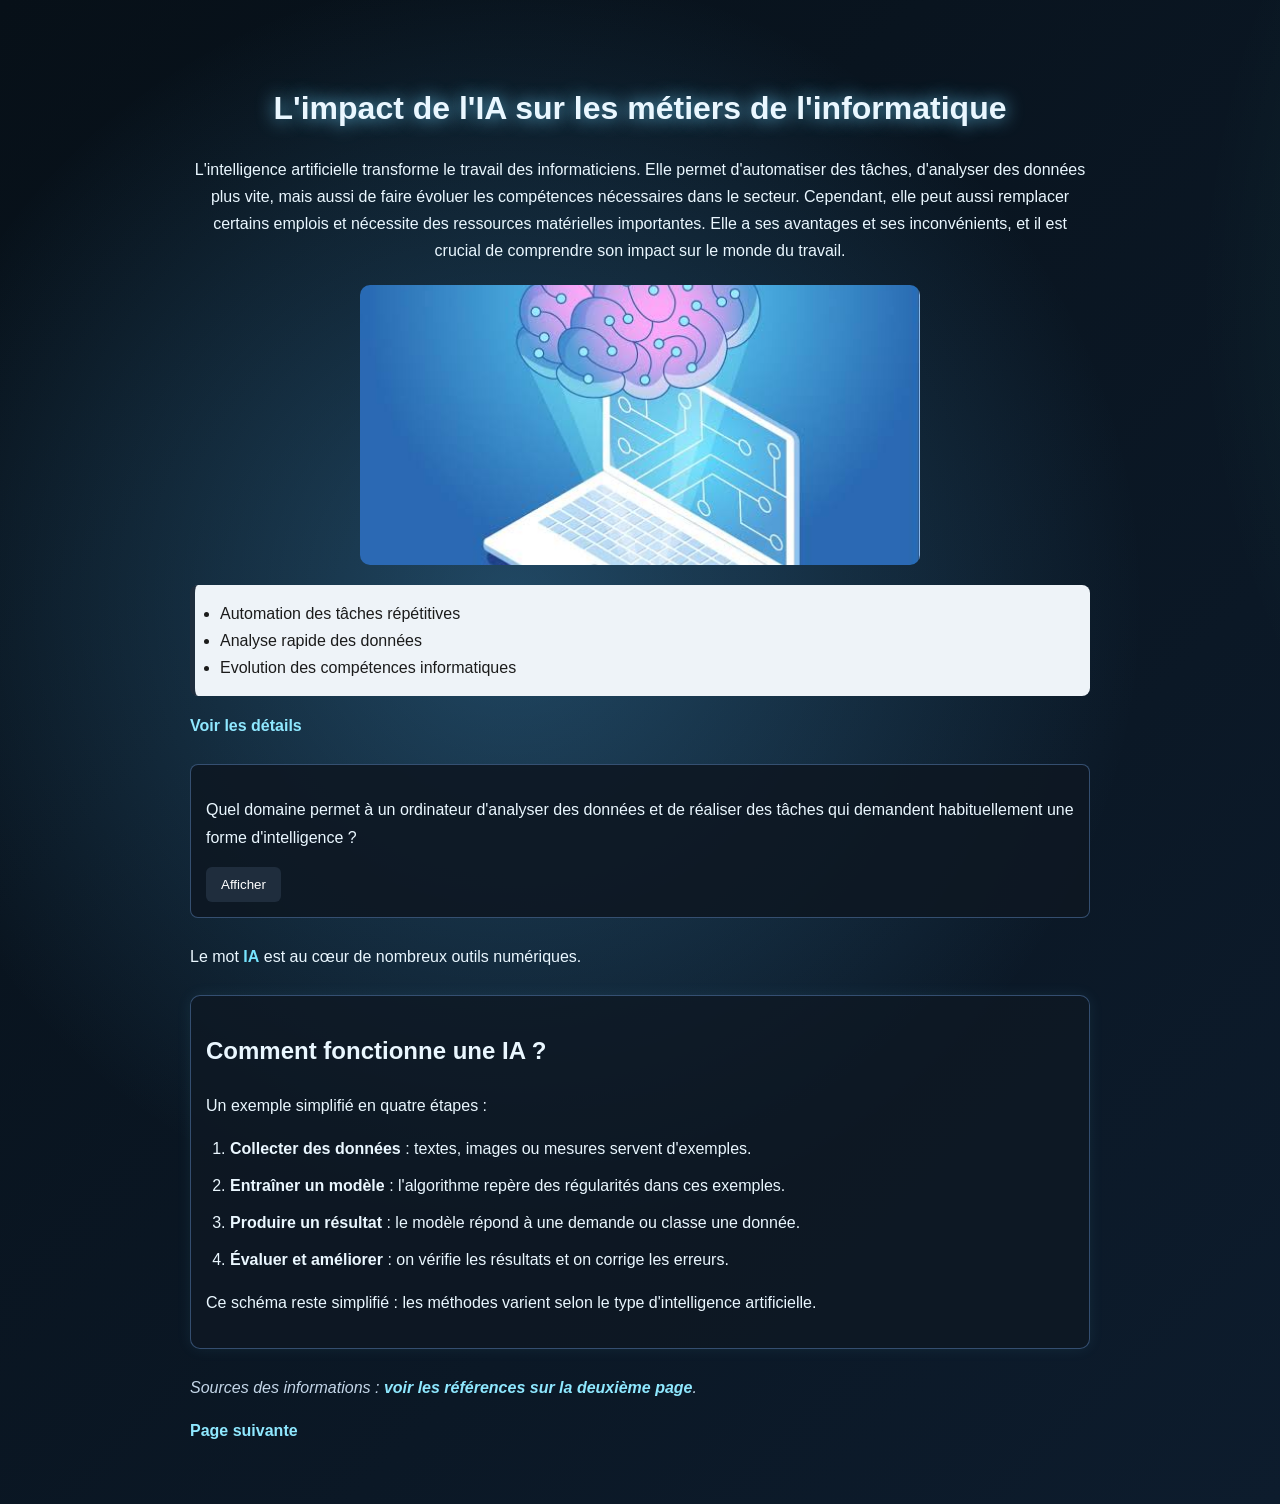
==== index.html @ b434304f "Première page de contenue" ====
<!DOCTYPE html>
<html lang="fr">
<head>
    <meta charset="UTF-8">
    <meta name="viewport" content="width=device-width, initial-scale=1.0">
    <title>Projet NSI sur l'IA</title>
    <link rel="stylesheet" href="contenu.css">
</head>
<body>
    <!-- Titre principal de la page d'accueil. -->
    <h1>L'impact de l'IA sur les métiers de l'informatique</h1>

    <!-- Introduction et présentation générale du sujet. -->
    <p class="intro">
        L'intelligence artificielle transforme le travail des informaticiens.
        Elle permet d'automatiser des tâches, d'analyser des données plus vite,
        mais aussi de faire évoluer les compétences nécessaires dans le secteur.
        Cependant, elle peut aussi remplacer certains emplois et nécessite des ressources matérielles importantes.
        Elle a ses avantages et ses inconvénients, et il est crucial de comprendre son impact sur le monde du travail.  
    </p>

    <!-- L'image est enveloppée dans un lien : cliquer dessus ouvre la deuxième page. -->
    <a href="contenu1.html">
        <img class="illustration" src="image.jpg" alt="Illustration sur l'intelligence artificielle, cliquer pour consulter la suite">
    </a>

    <!-- Liste non numérotée des principaux changements présentés dans le projet. -->
    <ul class="liste">
        <li>Automation des tâches répétitives</li>
        <li>Analyse rapide des données</li>
        <li>Evolution des compétences informatiques</li>
    </ul>

    <!-- Le lien avec #details fait défiler la page jusqu'à l'élément qui porte cet id. -->
    <p><a href="#details">Voir les détails</a></p>

    <!-- La réponse reste dans le HTML mais la classe cache la masque au chargement. -->
    <div class="bloc">
        <p>Quel domaine permet à un ordinateur d'analyser des données et de réaliser des tâches qui demandent habituellement une forme d'intelligence ?</p>
        <button id="revelerReponse">Afficher</button>
        <p id="reponse" class="cache">La réponse est : l'intelligence artificielle.</p>
    </div>

    <p>
        <!-- La définition est imbriquée dans le mot et s'affiche au survol grâce au CSS. -->
        Le mot <span class="term">IA<span class="def">L'intelligence artificielle désigne des systèmes capables d'apprendre et de traiter des données.</span></span>
        est au cœur de nombreux outils numériques.
    </p>

    <div id="details" class="mini-section">
        <h2>Comment fonctionne une IA ?</h2>
        <p>Un exemple simplifié en quatre étapes :</p>
        <!-- Cette liste numérotée sert de support visuel pour expliquer le processus à l'oral. -->
        <ol class="schema">
            <li><strong>Collecter des données</strong> : textes, images ou mesures servent d'exemples.</li>
            <li><strong>Entraîner un modèle</strong> : l'algorithme repère des régularités dans ces exemples.</li>
            <li><strong>Produire un résultat</strong> : le modèle répond à une demande ou classe une donnée.</li>
            <li><strong>Évaluer et améliorer</strong> : on vérifie les résultats et on corrige les erreurs.</li>
        </ol>
        <p>Ce schéma reste simplifié : les méthodes varient selon le type d'intelligence artificielle.</p>
    </div>

    <p class="source">Sources des informations : <a href="contenu1.html#sources">voir les références sur la deuxième page</a>.</p>

    <a href="contenu1.html">Page suivante</a>

    <!-- Le script est placé en bas pour que les éléments HTML existent déjà au chargement. -->
    <script>
        // La classe CSS visible affiche ou masque la réponse sans supprimer le texte du HTML.
        document.getElementById('revelerReponse').addEventListener('click', function () {
            // La classe CSS visible fait apparaître ou disparaître la réponse.
            document.getElementById('reponse').classList.toggle('visible');
        });
    </script>
</body>
</html>
---- contenu.css ----
/* Style commun aux deux pages : police, largeur, couleurs et fond animé. */
body {
    font-family: 'Segoe UI', Tahoma, Geneva, Verdana, sans-serif;
    max-width: 900px;
    margin: 40px auto;
    padding: 20px;
    line-height: 1.7;
    color: #eaf7ff;
    /* Plusieurs dégradés superposés créent des halos lumineux sur le fond sombre. */
    background:
        radial-gradient(circle at 20% 20%, rgba(86, 190, 255, 0.3), transparent 20%),
        radial-gradient(circle at 80% 10%, rgba(85, 255, 196, 0.25), transparent 25%),
        radial-gradient(circle at 50% 80%, rgba(123, 92, 255, 0.22), transparent 30%),
        linear-gradient(135deg, #071018, #0d1c2d, #111827);
    background-size: 200% 200%;
    /* L'animation déplace lentement les dégradés pour donner un effet futuriste. */
    animation: animatedBackground 18s ease infinite;
}

/* Les étapes définissent les positions de départ, milieu et fin de l'animation. */
@keyframes animatedBackground {
    0% { background-position: 0% 50%; }
    50% { background-position: 100% 50%; }
    100% { background-position: 0% 50%; }
}

/* Le titre principal est centré et éclairé pour ressortir sur le fond sombre. */
h1 {
    text-align: center;
    margin-bottom: 20px;
    color: #eaf7ff;
    text-shadow: 0 0 18px rgba(114, 214, 255, 0.9);
}

.intro {
    text-align: center;
    margin-bottom: 20px;
}

/* Règles générales des images ; des classes ci-dessous permettent des exceptions. */
img {
    width: 100%;
    max-height: 280px;
    object-fit: cover;
    border-radius: 10px;
    margin: 20px 0;
}

.illustration {
    /* Une classe dédiée réduit l'image principale sans agrandir ou déplacer l'icône maison. */
    display: block;
    max-width: 560px;
    margin: 20px auto;
}

#maison {
    /* Positionne la petite icône dans le coin supérieur gauche de la page. */
    position: absolute;
    top: 20px;
    left: 20px;
    width: 42px;
    height: 42px;
    margin: 0;
    object-fit: contain;
    border-radius: 6px;
}

/* La liste utilise un fond clair et un texte foncé pour assurer le contraste. */
.liste {
    background: #eef3f8;
    color: #1b1b1b;
    padding: 15px 25px;
    border-left: 5px solid #1f2d3d;
    border-radius: 8px;
}

/* Apparence commune des boutons interactifs. */
button {
    background: #1f2d3d;
    color: white;
    border: none;
    padding: 10px 15px;
    border-radius: 6px;
    cursor: pointer;
}

/* :hover applique ce style lorsque le pointeur passe sur le bouton. */
button:hover {
    background: #2d3e52;
}

/* Grille à deux colonnes utilisée pour juxtaposer les avantages et inconvénients. */
.grid {
    display: grid;
    grid-template-columns: 1fr 1fr;
    gap: 15px;
    margin: 20px 0;
}

.schema {
    /* L'espacement rend chaque étape du schéma plus simple à présenter à l'oral. */
    padding-left: 24px;
}

.schema li {
    margin: 10px 0;
}

/* Encadré sombre utilisé autour de la question et de sa réponse. */
.bloc {
    margin: 25px 0;
    padding: 15px;
    background: rgba(14, 24, 35, 0.9);
    border: 1px solid rgba(127, 180, 255, 0.35);
    border-radius: 8px;
}

.cache {
    display: none;
    margin-top: 10px;
    color: #a5f3c1;
    background: rgba(13, 90, 51, 0.25);
    padding: 8px;
    border-radius: 6px;
    font-weight: bold;
}

/* JavaScript ajoute ou retire cette classe quand on clique sur le bouton. */
.cache.visible {
    display: block;
}

/* Le terme sert de point d'ancrage à la définition affichée au survol. */
.term {
    position: relative;
    font-weight: bold;
    color: #76e4ff;
    cursor: help;
}

.def {
    /* La définition se place sous le mot ; elle reste au-dessus des autres blocs. */
    position: absolute;
    left: 0;
    top: 24px;
    width: 220px;
    background: #1f2d3d;
    color: white;
    font-size: 0.8rem;
    padding: 8px;
    border-radius: 6px;
    display: none;
    z-index: 10;
}

.term:hover .def {
    /* Le survol du terme rend sa définition visible. */
    display: block;
}

/* Style commun des encadrés de contenu sur les deux pages. */
.mini-section {
    margin: 25px 0;
    padding: 15px;
    background: rgba(14, 24, 35, 0.8);
    border: 1px solid rgba(127, 180, 255, 0.35);
    border-radius: 10px;
    box-shadow: 0 0 15px rgba(118, 219, 255, 0.08);
}

.compteurs {
    display: flex;
    justify-content: flex-end;
    align-items: center;
    flex-wrap: wrap;
    gap: 12px;
    margin: 18px 0 0;
    padding: 8px 12px;
    color: #9ab4c8;
    background: rgba(14, 24, 35, 0.45);
    border: 1px solid rgba(127, 180, 255, 0.18);
    border-radius: 8px;
    font-size: 0.78rem;
}

.compteurs strong {
    color: #c4d6e8;
}

.compteurs button {
    padding: 5px 9px;
    color: #c4d6e8;
    background: transparent;
    border: 1px solid rgba(127, 180, 255, 0.25);
    font-size: 0.75rem;
}

.source {
    font-style: italic;
    color: #c4d6e8;
}

/* Les colonnes occupent la largeur disponible et leurs bordures sont fusionnées. */
table {
    width: 100%;
    border-collapse: collapse;
    color: #eaf7ff;
}

th, td {
    border: 1px solid rgba(127, 180, 255, 0.4);
    padding: 12px;
    text-align: left;
}

th {
    background: rgba(14, 24, 35, 0.95);
    text-align: center;
}

a {
    color: #8fe8ff;
    text-decoration: none;
    font-weight: bold;
}
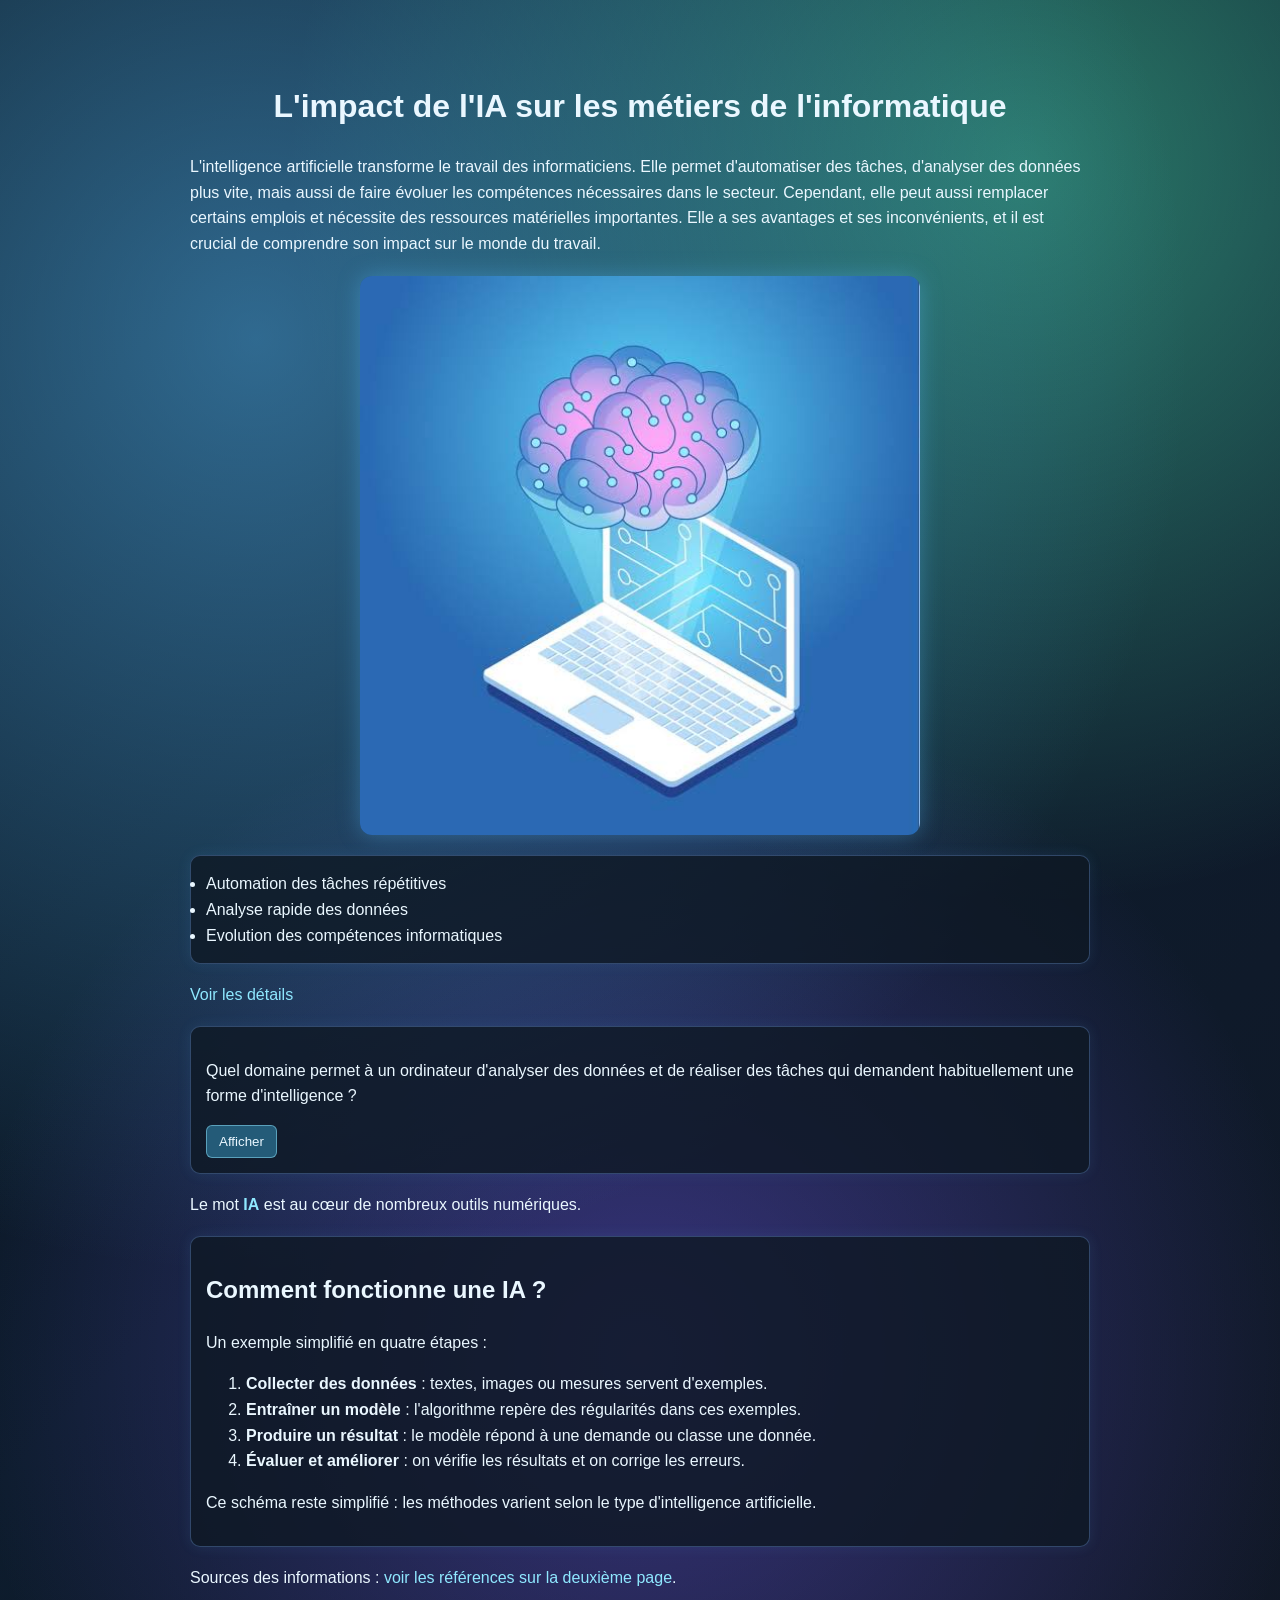
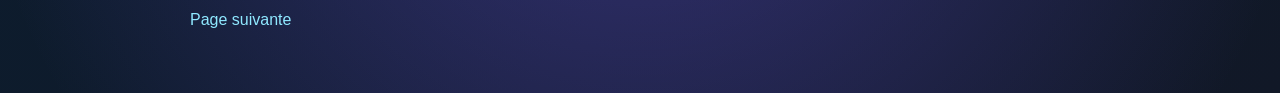
==== commit 386f5053: "sqsteshfhbngrs" ====
--- a/index.html
+++ b/index.html
@@ -1,16 +1,21 @@
 <!DOCTYPE html>
 <html lang="fr">
 <head>
+    <!-- Le head contient les reglages de la page, pas son contenu visible. -->
+    <!-- UTF-8 permet d'afficher correctement les accents et caracteres francais. -->
     <meta charset="UTF-8">
+    <!-- Cette regle adapte la page a la largeur d'un telephone ou d'une tablette. -->
     <meta name="viewport" content="width=device-width, initial-scale=1.0">
+    <!-- Le titre apparait dans l'onglet du navigateur. -->
     <title>Projet NSI sur l'IA</title>
+    <!-- Les deux pages partagent le meme fichier de styles. -->
     <link rel="stylesheet" href="contenu.css">
 </head>
 <body>
     <!-- Titre principal de la page d'accueil. -->
     <h1>L'impact de l'IA sur les métiers de l'informatique</h1>
 
-    <!-- Introduction et présentation générale du sujet. -->
+    <!-- Introduction et presentation generale du sujet ; la classe sert au CSS. -->
     <p class="intro">
         L'intelligence artificielle transforme le travail des informaticiens.
         Elle permet d'automatiser des tâches, d'analyser des données plus vite,
@@ -24,7 +29,7 @@
         <img class="illustration" src="image.jpg" alt="Illustration sur l'intelligence artificielle, cliquer pour consulter la suite">
     </a>
 
-    <!-- Liste non numérotée des principaux changements présentés dans le projet. -->
+    <!-- ul cree une liste a puces ; chaque li correspond a une puce. -->
     <ul class="liste">
         <li>Automation des tâches répétitives</li>
         <li>Analyse rapide des données</li>
@@ -37,7 +42,9 @@
     <!-- La réponse reste dans le HTML mais la classe cache la masque au chargement. -->
     <div class="bloc">
         <p>Quel domaine permet à un ordinateur d'analyser des données et de réaliser des tâches qui demandent habituellement une forme d'intelligence ?</p>
+        <!-- Cet identifiant permet au script de retrouver precisement le bouton. -->
         <button id="revelerReponse">Afficher</button>
+        <!-- Le script ajoutera ou retirera la classe visible sur ce paragraphe. -->
         <p id="reponse" class="cache">La réponse est : l'intelligence artificielle.</p>
     </div>
 
@@ -47,6 +54,7 @@
         est au cœur de nombreux outils numériques.
     </p>
 
+    <!-- L'id details est la cible du lien interne « Voir les détails ». -->
     <div id="details" class="mini-section">
         <h2>Comment fonctionne une IA ?</h2>
         <p>Un exemple simplifié en quatre étapes :</p>
@@ -60,15 +68,19 @@
         <p>Ce schéma reste simplifié : les méthodes varient selon le type d'intelligence artificielle.</p>
     </div>
 
+    <!-- Le lien #sources ouvre la deuxieme page directement au niveau des references. -->
     <p class="source">Sources des informations : <a href="contenu1.html#sources">voir les références sur la deuxième page</a>.</p>
 
+    <!-- Ce lien propose une seconde facon d'ouvrir la page suivante. -->
     <a href="contenu1.html">Page suivante</a>
 
-    <!-- Le script est placé en bas pour que les éléments HTML existent déjà au chargement. -->
+    <!-- Le script est place en bas : le bouton et la reponse existent deja au demarrage. -->
     <script>
         // La classe CSS visible affiche ou masque la réponse sans supprimer le texte du HTML.
         document.getElementById('revelerReponse').addEventListener('click', function () {
-            // La classe CSS visible fait apparaître ou disparaître la réponse.
+            // classList.toggle ajoute « visible » si elle manque, et la retire si elle est déjà présente.
+            // Le CSS associe display:none à l'état caché et display:block à l'état visible.
+            // getElementById retrouve le paragraphe ; toggle alterne son affichage.
             document.getElementById('reponse').classList.toggle('visible');
         });
     </script>
--- a/contenu.css
+++ b/contenu.css
@@ -1,225 +1,174 @@
-/* Style commun aux deux pages : police, largeur, couleurs et fond animé. */
+/* =========================================================
+   STYLE GENERAL
+   Cette feuille est utilisee par les deux pages HTML.
+   ========================================================= */
 body {
-    font-family: 'Segoe UI', Tahoma, Geneva, Verdana, sans-serif;
+    /* Largeur maximale du texte pour eviter les lignes trop longues. */
     max-width: 900px;
+    /* 40px en haut/bas ; auto centre la page horizontalement. */
     margin: 40px auto;
+    /* Espace entre le bord de la page et son contenu. */
     padding: 20px;
-    line-height: 1.7;
+    /* Taille, hauteur de ligne et police du texte principal. */
+    font: 16px/1.6 Arial, sans-serif;
+    /* Couleur generale du texte, choisie pour contraster avec le fond. */
     color: #eaf7ff;
-    /* Plusieurs dégradés superposés créent des halos lumineux sur le fond sombre. */
+    /* Plusieurs fonds sont superposes : halos colores puis degrade sombre. */
     background:
-        radial-gradient(circle at 20% 20%, rgba(86, 190, 255, 0.3), transparent 20%),
-        radial-gradient(circle at 80% 10%, rgba(85, 255, 196, 0.25), transparent 25%),
-        radial-gradient(circle at 50% 80%, rgba(123, 92, 255, 0.22), transparent 30%),
+        radial-gradient(circle at 20% 20%, rgba(86, 190, 255, 0.5), transparent 55%),
+        radial-gradient(circle at 80% 10%, rgba(85, 255, 196, 0.42), transparent 40%),
+        radial-gradient(circle at 50% 80%, rgba(123, 92, 255, 0.38), transparent 45%),
         linear-gradient(135deg, #071018, #0d1c2d, #111827);
-    background-size: 200% 200%;
-    /* L'animation déplace lentement les dégradés pour donner un effet futuriste. */
-    animation: animatedBackground 18s ease infinite;
 }
 
-/* Les étapes définissent les positions de départ, milieu et fin de l'animation. */
-@keyframes animatedBackground {
-    0% { background-position: 0% 50%; }
-    50% { background-position: 100% 50%; }
-    100% { background-position: 0% 50%; }
+/* STYLE DES IMAGES */
+img {
+    /* Une image ne peut pas depasser la largeur disponible. */
+    max-width: 100%;
 }
 
-/* Le titre principal est centré et éclairé pour ressortir sur le fond sombre. */
 h1 {
+    /* Centre horizontalement le titre principal de chaque page. */
     text-align: center;
-    margin-bottom: 20px;
-    color: #eaf7ff;
-    text-shadow: 0 0 18px rgba(114, 214, 255, 0.9);
-}
-
-.intro {
-    text-align: center;
-    margin-bottom: 20px;
-}
-
-/* Règles générales des images ; des classes ci-dessous permettent des exceptions. */
-img {
-    width: 100%;
-    max-height: 280px;
-    object-fit: cover;
-    border-radius: 10px;
-    margin: 20px 0;
+    /* Rend le titre plus epais que le texte normal. */
+    font-weight: 700;
 }
 
 .illustration {
-    /* Une classe dédiée réduit l'image principale sans agrandir ou déplacer l'icône maison. */
+    /* Affiche l'image comme un bloc pour pouvoir la centrer. */
     display: block;
-    max-width: 560px;
+    /* Donne une largeur fixe, limitee par max-width sur petit ecran. */
+    width: 560px;
+    /* Ajoute de l'espace et centre l'image horizontalement. */
     margin: 20px auto;
+    /* Arrondit les coins de l'image principale. */
+    border-radius: 12px;
+    /* Ajoute une ombre bleue discrete autour de l'image. */
+    box-shadow: 0 0 22px rgba(86, 190, 255, 0.35);
 }
 
 #maison {
-    /* Positionne la petite icône dans le coin supérieur gauche de la page. */
+    /* Place l'icone independamment du texte de la page. */
     position: absolute;
+    /* Ecarte l'icone du haut de la fenetre. */
     top: 20px;
+    /* Ecarte l'icone du bord gauche de la fenetre. */
     left: 20px;
+    /* Garde l'icone de retour petite. */
     width: 42px;
-    height: 42px;
-    margin: 0;
-    object-fit: contain;
-    border-radius: 6px;
-}
-
-/* La liste utilise un fond clair et un texte foncé pour assurer le contraste. */
-.liste {
-    background: #eef3f8;
-    color: #1b1b1b;
-    padding: 15px 25px;
-    border-left: 5px solid #1f2d3d;
+    /* Arrondit les coins de l'icone. */
     border-radius: 8px;
 }
 
-/* Apparence commune des boutons interactifs. */
-button {
-    background: #1f2d3d;
-    color: white;
-    border: none;
-    padding: 10px 15px;
-    border-radius: 6px;
-    cursor: pointer;
+/* BLOCS DE CONTENU */
+.liste,
+.mini-section,
+.bloc {
+    /* Espacement autour de chaque bloc. */
+    margin: 18px 0;
+    /* Espacement entre le bord du bloc et son texte. */
+    padding: 15px;
+    /* Fond sombre legerement transparent pour laisser voir les couleurs dessous. */
+    background: rgba(14, 24, 35, 0.8);
+    /* Fin contour bleu autour du bloc. */
+    border: 1px solid rgba(127, 180, 255, 0.3);
+    /* Coins arrondis pour harmoniser les encadres. */
+    border-radius: 10px;
+    /* Ombre douce qui detache legerement le bloc du fond. */
+    box-shadow: 0 0 14px rgba(86, 190, 255, 0.1);
 }
 
-/* :hover applique ce style lorsque le pointeur passe sur le bouton. */
-button:hover {
-    background: #2d3e52;
+/* LIENS ET BOUTON */
+a,
+.term {
+    /* Couleur cyan pour reperer les liens et le terme interactif. */
+    color: #8fe8ff;
 }
 
-/* Grille à deux colonnes utilisée pour juxtaposer les avantages et inconvénients. */
-.grid {
-    display: grid;
-    grid-template-columns: 1fr 1fr;
-    gap: 15px;
-    margin: 20px 0;
+a {
+    /* Retire le soulignement par defaut des liens. */
+    text-decoration: none;
+    /* Rend progressif le changement de couleur au survol. */
+    transition: color 0.2s;
 }
 
-.schema {
-    /* L'espacement rend chaque étape du schéma plus simple à présenter à l'oral. */
-    padding-left: 24px;
+a:hover {
+    /* Eclaircit un lien lorsque le pointeur passe dessus. */
+    color: #fff;
 }
 
-.schema li {
-    margin: 10px 0;
+button {
+    /* Espace interieur pour rendre le bouton plus facile a cliquer. */
+    padding: 8px 12px;
+    /* Couleur claire du texte du bouton. */
+    color: #eaf7ff;
+    /* Fond bleu du bouton. */
+    background: #245b78;
+    /* Bordure fine assortie aux liens. */
+    border: 1px solid rgba(143, 232, 255, 0.5);
+    /* Coins arrondis du bouton. */
+    border-radius: 6px;
+    /* Signale que le bouton est interactif. */
+    cursor: pointer;
+    /* Anime doucement la couleur du fond au survol. */
+    transition: background 0.2s;
 }
 
-/* Encadré sombre utilisé autour de la question et de sa réponse. */
-.bloc {
-    margin: 25px 0;
-    padding: 15px;
-    background: rgba(14, 24, 35, 0.9);
-    border: 1px solid rgba(127, 180, 255, 0.35);
-    border-radius: 8px;
+button:hover {
+    /* Fond un peu plus clair pour confirmer le survol du bouton. */
+    background: #347a9e;
 }
 
-.cache {
-    display: none;
-    margin-top: 10px;
-    color: #a5f3c1;
-    background: rgba(13, 90, 51, 0.25);
-    padding: 8px;
-    border-radius: 6px;
-    font-weight: bold;
+/* TABLEAU */
+table {
+    /* Le tableau utilise toute la largeur du contenu. */
+    width: 100%;
+    /* Ajoute un espace au-dessus et en dessous du tableau. */
+    margin: 18px 0;
+    /* Fusionne les bordures des cellules voisines. */
+    border-collapse: collapse;
 }
 
-/* JavaScript ajoute ou retire cette classe quand on clique sur le bouton. */
-.cache.visible {
+th,
+td {
+    /* Espace entre le texte et les bords de chaque cellule. */
+    padding: 10px;
+    /* Bordure commune aux titres et aux cellules du tableau. */
+    border: 1px solid rgba(143, 232, 255, 0.4);
+}
+
+th {
+    /* Centre le texte des titres de colonnes. */
+    text-align: center;
+    /* Fond plus fonce pour distinguer l'entete du tableau. */
+    background: rgba(14, 24, 35, 0.9);
+}
+
+/* REPONSE A LA DEVINETTE ET DEFINITION AU SURVOL */
+.cache,
+.def {
+    /* Masque ces textes tant que l'interaction n'a pas eu lieu. */
+    display: none;
+}
+
+.cache.visible,
+.term:hover .def {
+    /* Montre la reponse au clic ou la definition pendant le survol. */
     display: block;
 }
 
-/* Le terme sert de point d'ancrage à la définition affichée au survol. */
 .term {
-    position: relative;
+    /* Met en evidence le mot qui possede une definition. */
     font-weight: bold;
-    color: #76e4ff;
+    /* Le curseur indique que le survol du mot a un effet. */
     cursor: help;
 }
 
 .def {
-    /* La définition se place sous le mot ; elle reste au-dessus des autres blocs. */
-    position: absolute;
-    left: 0;
-    top: 24px;
-    width: 220px;
-    background: #1f2d3d;
-    color: white;
-    font-size: 0.8rem;
+    /* Ajoute de l'espace autour du texte de la definition. */
     padding: 8px;
+    /* Fond fonce et presque opaque pour assurer la lisibilite. */
+    background: rgba(14, 24, 35, 0.95);
+    /* Arrondit les coins de l'encadre de definition. */
     border-radius: 6px;
-    display: none;
-    z-index: 10;
 }
-
-.term:hover .def {
-    /* Le survol du terme rend sa définition visible. */
-    display: block;
-}
-
-/* Style commun des encadrés de contenu sur les deux pages. */
-.mini-section {
-    margin: 25px 0;
-    padding: 15px;
-    background: rgba(14, 24, 35, 0.8);
-    border: 1px solid rgba(127, 180, 255, 0.35);
-    border-radius: 10px;
-    box-shadow: 0 0 15px rgba(118, 219, 255, 0.08);
-}
-
-.compteurs {
-    display: flex;
-    justify-content: flex-end;
-    align-items: center;
-    flex-wrap: wrap;
-    gap: 12px;
-    margin: 18px 0 0;
-    padding: 8px 12px;
-    color: #9ab4c8;
-    background: rgba(14, 24, 35, 0.45);
-    border: 1px solid rgba(127, 180, 255, 0.18);
-    border-radius: 8px;
-    font-size: 0.78rem;
-}
-
-.compteurs strong {
-    color: #c4d6e8;
-}
-
-.compteurs button {
-    padding: 5px 9px;
-    color: #c4d6e8;
-    background: transparent;
-    border: 1px solid rgba(127, 180, 255, 0.25);
-    font-size: 0.75rem;
-}
-
-.source {
-    font-style: italic;
-    color: #c4d6e8;
-}
-
-/* Les colonnes occupent la largeur disponible et leurs bordures sont fusionnées. */
-table {
-    width: 100%;
-    border-collapse: collapse;
-    color: #eaf7ff;
-}
-
-th, td {
-    border: 1px solid rgba(127, 180, 255, 0.4);
-    padding: 12px;
-    text-align: left;
-}
-
-th {
-    background: rgba(14, 24, 35, 0.95);
-    text-align: center;
-}
-
-a {
-    color: #8fe8ff;
-    text-decoration: none;
-    font-weight: bold;
-}
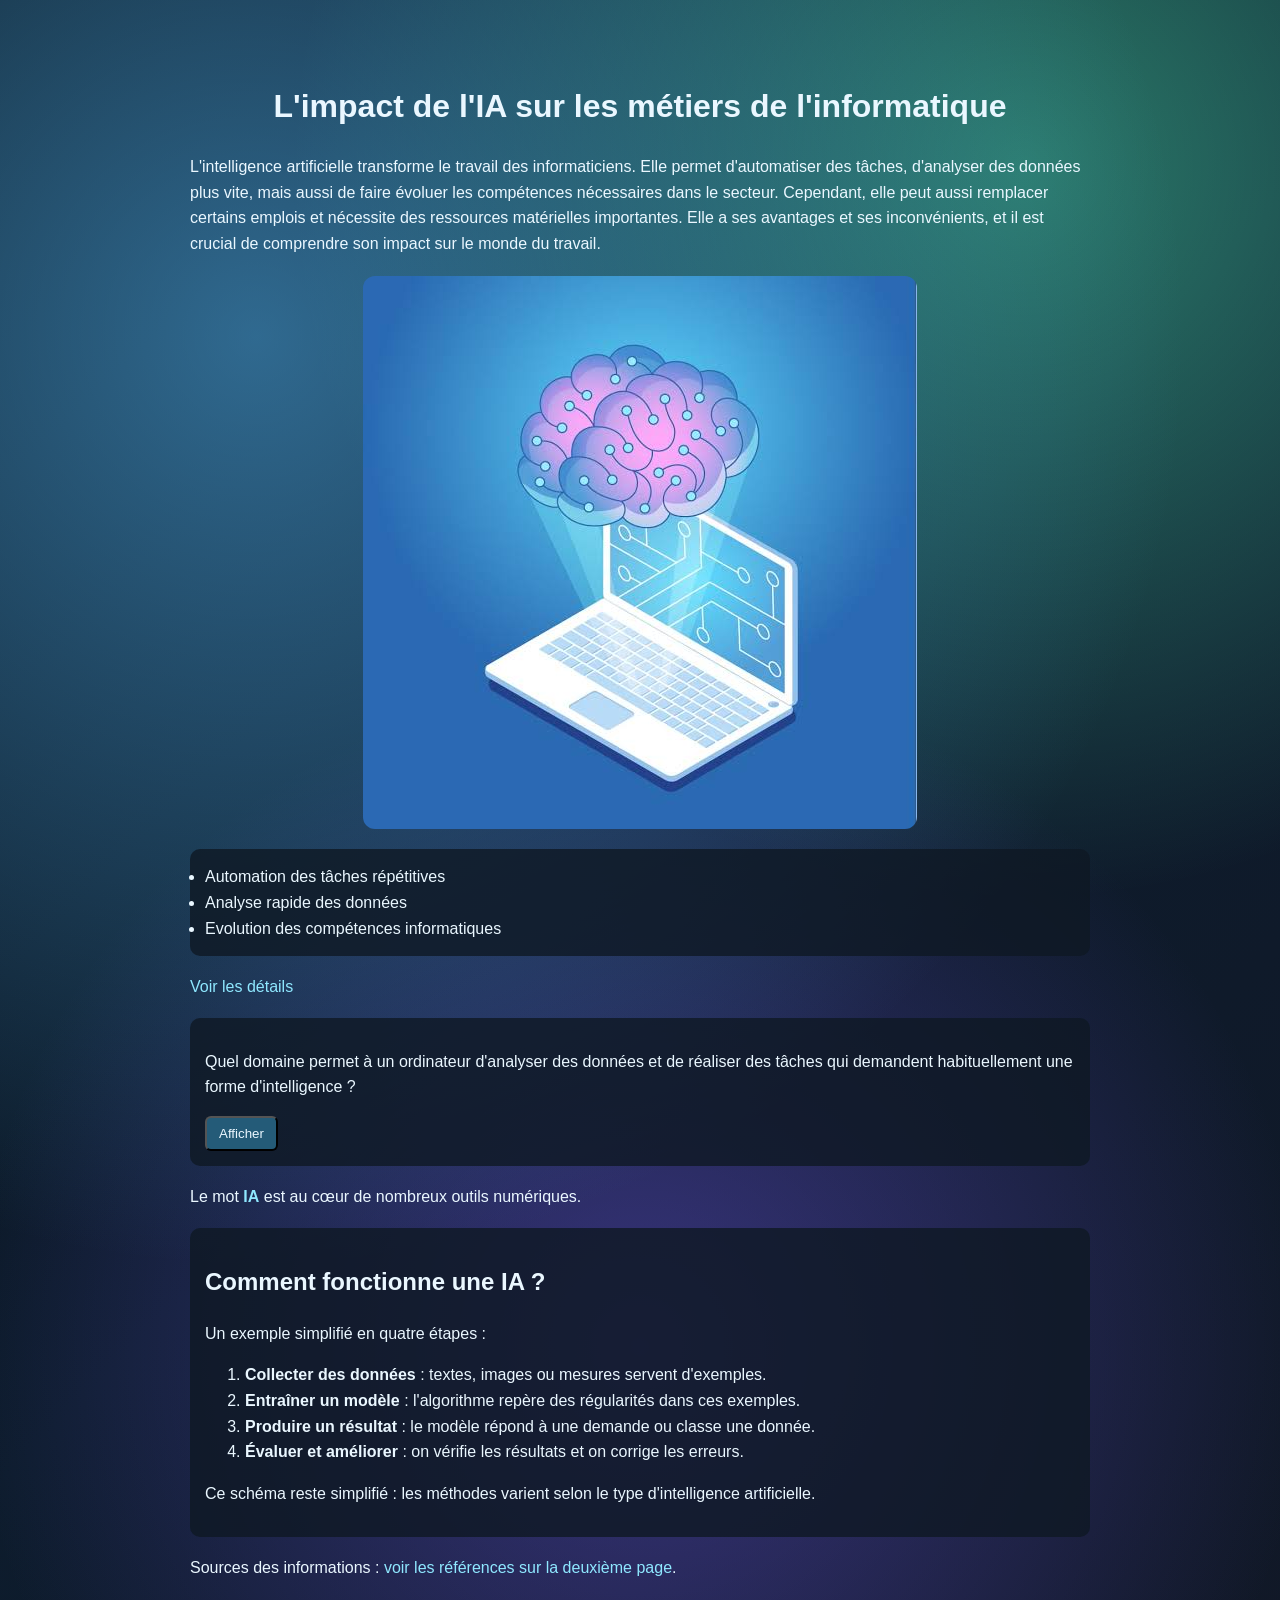
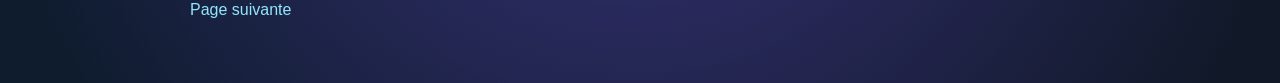
==== commit 7c578a54: "sqsteshfhbngrsfdgfhfggdfghrgddg" ====
--- a/index.html
+++ b/index.html
@@ -74,15 +74,12 @@
     <!-- Ce lien propose une seconde facon d'ouvrir la page suivante. -->
     <a href="contenu1.html">Page suivante</a>
 
-    <!-- Le script est place en bas : le bouton et la reponse existent deja au demarrage. -->
+    <!-- JavaScript rend la reponse visible quand le bouton est clique. -->
     <script>
-        // La classe CSS visible affiche ou masque la réponse sans supprimer le texte du HTML.
-        document.getElementById('revelerReponse').addEventListener('click', function () {
-            // classList.toggle ajoute « visible » si elle manque, et la retire si elle est déjà présente.
-            // Le CSS associe display:none à l'état caché et display:block à l'état visible.
-            // getElementById retrouve le paragraphe ; toggle alterne son affichage.
-            document.getElementById('reponse').classList.toggle('visible');
-        });
+        // Au clic, on ajoute la classe visible au texte de la reponse.
+        document.getElementById('revelerReponse').onclick = function () {
+            document.getElementById('reponse').classList.add('visible');
+        };
     </script>
 </body>
 </html>
--- a/contenu.css
+++ b/contenu.css
@@ -1,7 +1,5 @@
-/* =========================================================
-   STYLE GENERAL
-   Cette feuille est utilisee par les deux pages HTML.
-   ========================================================= */
+/*STYLE GENERAL
+Utilisee par les deux pages HTML.*/
 body {
     /* Largeur maximale du texte pour eviter les lignes trop longues. */
     max-width: 900px;
@@ -37,19 +35,15 @@
 .illustration {
     /* Affiche l'image comme un bloc pour pouvoir la centrer. */
     display: block;
-    /* Donne une largeur fixe, limitee par max-width sur petit ecran. */
-    width: 560px;
     /* Ajoute de l'espace et centre l'image horizontalement. */
     margin: 20px auto;
     /* Arrondit les coins de l'image principale. */
     border-radius: 12px;
-    /* Ajoute une ombre bleue discrete autour de l'image. */
-    box-shadow: 0 0 22px rgba(86, 190, 255, 0.35);
 }
 
 #maison {
     /* Place l'icone independamment du texte de la page. */
-    position: absolute;
+    position: fixed;
     /* Ecarte l'icone du haut de la fenetre. */
     top: 20px;
     /* Ecarte l'icone du bord gauche de la fenetre. */
@@ -63,19 +57,16 @@
 /* BLOCS DE CONTENU */
 .liste,
 .mini-section,
+.conclusion,
 .bloc {
     /* Espacement autour de chaque bloc. */
-    margin: 18px 0;
+    margin: 18px 0px;
     /* Espacement entre le bord du bloc et son texte. */
     padding: 15px;
     /* Fond sombre legerement transparent pour laisser voir les couleurs dessous. */
     background: rgba(14, 24, 35, 0.8);
-    /* Fin contour bleu autour du bloc. */
-    border: 1px solid rgba(127, 180, 255, 0.3);
-    /* Coins arrondis pour harmoniser les encadres. */
+    /* Coins arrondis. */
     border-radius: 10px;
-    /* Ombre douce qui detache legerement le bloc du fond. */
-    box-shadow: 0 0 14px rgba(86, 190, 255, 0.1);
 }
 
 /* LIENS ET BOUTON */
@@ -88,8 +79,6 @@
 a {
     /* Retire le soulignement par defaut des liens. */
     text-decoration: none;
-    /* Rend progressif le changement de couleur au survol. */
-    transition: color 0.2s;
 }
 
 a:hover {
@@ -104,14 +93,10 @@
     color: #eaf7ff;
     /* Fond bleu du bouton. */
     background: #245b78;
-    /* Bordure fine assortie aux liens. */
-    border: 1px solid rgba(143, 232, 255, 0.5);
     /* Coins arrondis du bouton. */
     border-radius: 6px;
     /* Signale que le bouton est interactif. */
     cursor: pointer;
-    /* Anime doucement la couleur du fond au survol. */
-    transition: background 0.2s;
 }
 
 button:hover {
@@ -133,8 +118,6 @@
 td {
     /* Espace entre le texte et les bords de chaque cellule. */
     padding: 10px;
-    /* Bordure commune aux titres et aux cellules du tableau. */
-    border: 1px solid rgba(143, 232, 255, 0.4);
 }
 
 th {
@@ -158,10 +141,8 @@
 }
 
 .term {
-    /* Met en evidence le mot qui possede une definition. */
+    /* Met en evidence le mot qui est defini. */
     font-weight: bold;
-    /* Le curseur indique que le survol du mot a un effet. */
-    cursor: help;
 }
 
 .def {
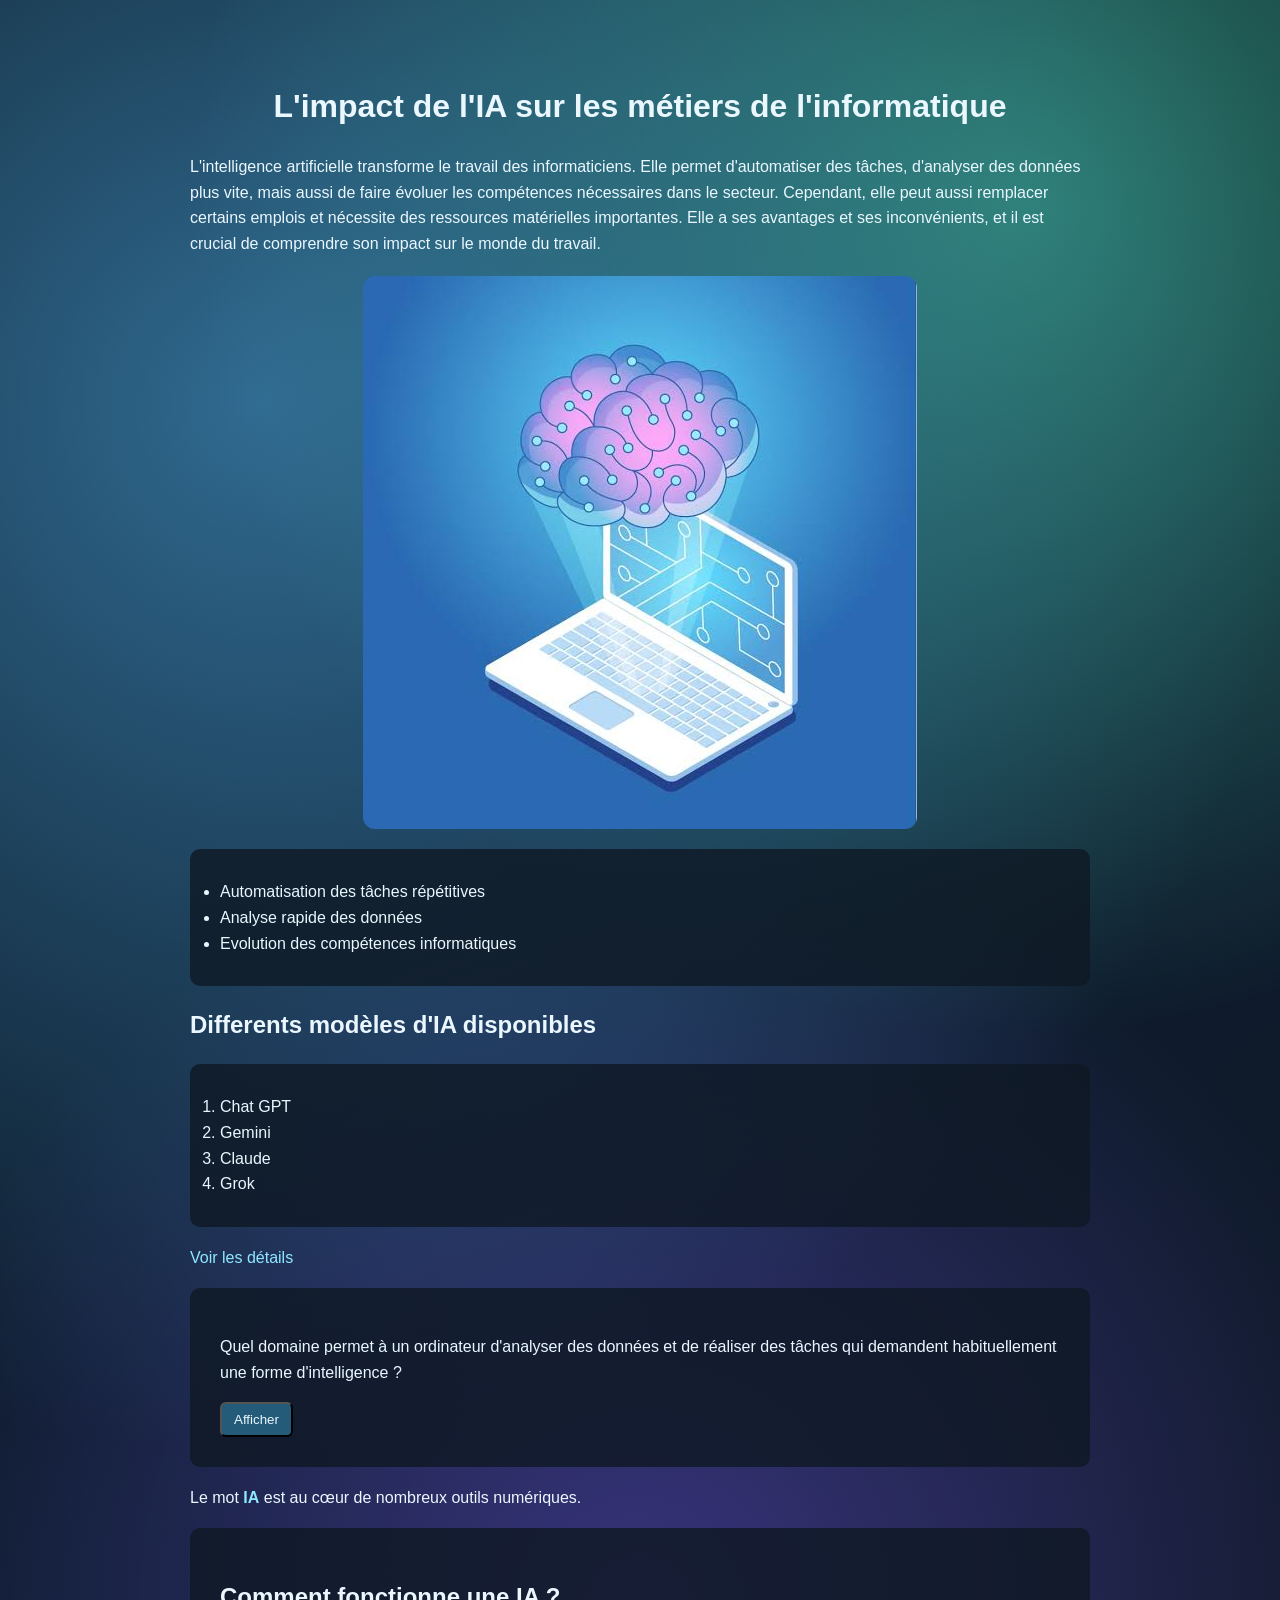
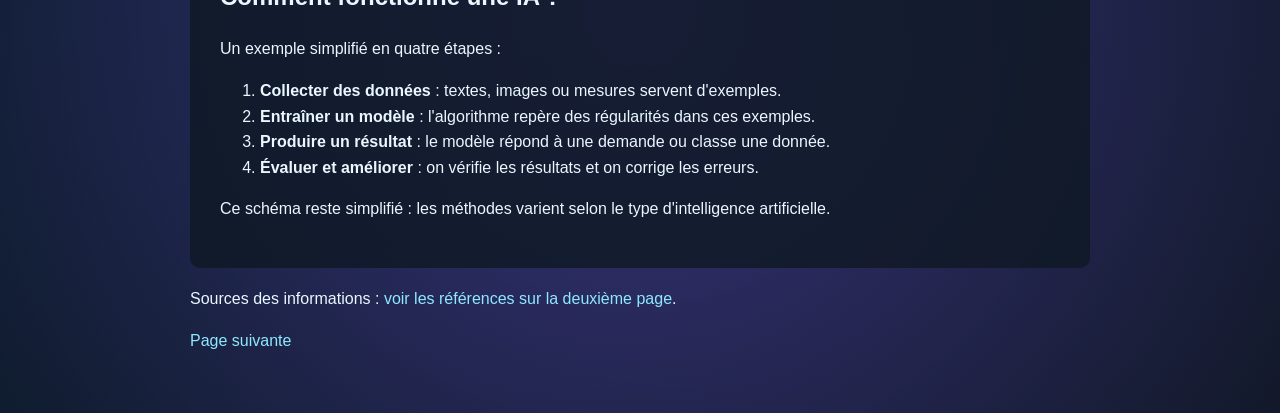
==== commit 51ac396c: "Add files via upload" ====
--- a/index.html
+++ b/index.html
@@ -1,85 +1,94 @@
-<!DOCTYPE html>
-<html lang="fr">
-<head>
-    <!-- Le head contient les reglages de la page, pas son contenu visible. -->
-    <!-- UTF-8 permet d'afficher correctement les accents et caracteres francais. -->
-    <meta charset="UTF-8">
-    <!-- Cette regle adapte la page a la largeur d'un telephone ou d'une tablette. -->
-    <meta name="viewport" content="width=device-width, initial-scale=1.0">
-    <!-- Le titre apparait dans l'onglet du navigateur. -->
-    <title>Projet NSI sur l'IA</title>
-    <!-- Les deux pages partagent le meme fichier de styles. -->
-    <link rel="stylesheet" href="contenu.css">
-</head>
-<body>
-    <!-- Titre principal de la page d'accueil. -->
-    <h1>L'impact de l'IA sur les métiers de l'informatique</h1>
-
-    <!-- Introduction et presentation generale du sujet ; la classe sert au CSS. -->
-    <p class="intro">
-        L'intelligence artificielle transforme le travail des informaticiens.
-        Elle permet d'automatiser des tâches, d'analyser des données plus vite,
-        mais aussi de faire évoluer les compétences nécessaires dans le secteur.
-        Cependant, elle peut aussi remplacer certains emplois et nécessite des ressources matérielles importantes.
-        Elle a ses avantages et ses inconvénients, et il est crucial de comprendre son impact sur le monde du travail.  
-    </p>
-
-    <!-- L'image est enveloppée dans un lien : cliquer dessus ouvre la deuxième page. -->
-    <a href="contenu1.html">
-        <img class="illustration" src="image.jpg" alt="Illustration sur l'intelligence artificielle, cliquer pour consulter la suite">
-    </a>
-
-    <!-- ul cree une liste a puces ; chaque li correspond a une puce. -->
-    <ul class="liste">
-        <li>Automation des tâches répétitives</li>
-        <li>Analyse rapide des données</li>
-        <li>Evolution des compétences informatiques</li>
-    </ul>
-
-    <!-- Le lien avec #details fait défiler la page jusqu'à l'élément qui porte cet id. -->
-    <p><a href="#details">Voir les détails</a></p>
-
-    <!-- La réponse reste dans le HTML mais la classe cache la masque au chargement. -->
-    <div class="bloc">
-        <p>Quel domaine permet à un ordinateur d'analyser des données et de réaliser des tâches qui demandent habituellement une forme d'intelligence ?</p>
-        <!-- Cet identifiant permet au script de retrouver precisement le bouton. -->
-        <button id="revelerReponse">Afficher</button>
-        <!-- Le script ajoutera ou retirera la classe visible sur ce paragraphe. -->
-        <p id="reponse" class="cache">La réponse est : l'intelligence artificielle.</p>
-    </div>
-
-    <p>
-        <!-- La définition est imbriquée dans le mot et s'affiche au survol grâce au CSS. -->
-        Le mot <span class="term">IA<span class="def">L'intelligence artificielle désigne des systèmes capables d'apprendre et de traiter des données.</span></span>
-        est au cœur de nombreux outils numériques.
-    </p>
-
-    <!-- L'id details est la cible du lien interne « Voir les détails ». -->
-    <div id="details" class="mini-section">
-        <h2>Comment fonctionne une IA ?</h2>
-        <p>Un exemple simplifié en quatre étapes :</p>
-        <!-- Cette liste numérotée sert de support visuel pour expliquer le processus à l'oral. -->
-        <ol class="schema">
-            <li><strong>Collecter des données</strong> : textes, images ou mesures servent d'exemples.</li>
-            <li><strong>Entraîner un modèle</strong> : l'algorithme repère des régularités dans ces exemples.</li>
-            <li><strong>Produire un résultat</strong> : le modèle répond à une demande ou classe une donnée.</li>
-            <li><strong>Évaluer et améliorer</strong> : on vérifie les résultats et on corrige les erreurs.</li>
-        </ol>
-        <p>Ce schéma reste simplifié : les méthodes varient selon le type d'intelligence artificielle.</p>
-    </div>
-
-    <!-- Le lien #sources ouvre la deuxieme page directement au niveau des references. -->
-    <p class="source">Sources des informations : <a href="contenu1.html#sources">voir les références sur la deuxième page</a>.</p>
-
-    <!-- Ce lien propose une seconde facon d'ouvrir la page suivante. -->
-    <a href="contenu1.html">Page suivante</a>
-
-    <!-- JavaScript rend la reponse visible quand le bouton est clique. -->
-    <script>
-        // Au clic, on ajoute la classe visible au texte de la reponse.
-        document.getElementById('revelerReponse').onclick = function () {
-            document.getElementById('reponse').classList.add('visible');
-        };
-    </script>
-</body>
-</html>
+<!DOCTYPE html>
+<html lang="fr">
+<head>
+    <!-- Le head contient les reglages de la page, pas son contenu visible. -->
+    <!-- UTF-8 permet d'afficher correctement les accents et caracteres francais. -->
+    <meta charset="UTF-8">
+    <!-- Cette regle adapte la page a la largeur d'un telephone ou d'une tablette. -->
+    <meta name="viewport" content="width=device-width, initial-scale=1.0">
+    <!-- Le titre apparait dans l'onglet du navigateur. -->
+    <title>Projet NSI sur l'IA</title>
+    <!-- Les deux pages partagent le meme fichier de styles. -->
+    <link rel="stylesheet" href="contenu.css">
+</head>
+<body>
+    <!-- Titre principal de la page d'accueil. -->
+    <h1>L'impact de l'IA sur les métiers de l'informatique</h1>
+
+    <!-- Introduction et presentation generale du sujet ; la classe sert au CSS. -->
+    <p class="intro">
+        L'intelligence artificielle transforme le travail des informaticiens.
+        Elle permet d'automatiser des tâches, d'analyser des données plus vite,
+        mais aussi de faire évoluer les compétences nécessaires dans le secteur.
+        Cependant, elle peut aussi remplacer certains emplois et nécessite des ressources matérielles importantes.
+        Elle a ses avantages et ses inconvénients, et il est crucial de comprendre son impact sur le monde du travail.  
+    </p>
+
+    <!-- L'image est enveloppée dans un lien : cliquer dessus ouvre la deuxième page. -->
+    <a href="contenu1.html">
+        <img class="illustration" src="image.jpg" alt="Illustration sur l'intelligence artificielle, cliquer pour consulter la suite">
+    </a>
+
+    <!-- ul cree une liste a puces ; chaque li correspond a une puce. -->
+    <ul class="liste">
+        <li>Automatisation des tâches répétitives</li>
+        <li>Analyse rapide des données</li>
+        <li>Evolution des compétences informatiques</li>
+    </ul>
+    <h2>Differents modèles d'IA disponibles</h2>
+    <ol class="liste">
+        <li>Chat GPT</li>
+        <li>Gemini</li>
+        <li>Claude</li>
+        <li>Grok</li> 
+    </ol>
+    <!-- Le lien avec #details fait défiler la page jusqu'à l'élément qui porte cet id. -->
+    <p><a href="#details">Voir les détails</a></p>
+
+    <!-- La réponse reste dans le HTML mais la classe cache la masque au chargement. -->
+    <div class="bloc">
+        <p>Quel domaine permet à un ordinateur d'analyser des données et de réaliser des tâches qui demandent habituellement une forme d'intelligence ?</p>
+        <!-- Cet identifiant permet au script de retrouver precisement le bouton. -->
+        <button id="revelerReponse">Afficher</button>
+        <!-- Le script ajoutera ou retirera la classe visible sur ce paragraphe. -->
+        <p id="reponse" class="cache">La réponse est : l'intelligence artificielle.</p>
+    </div>
+
+    <p>
+        <!-- La définition est imbriquée dans le mot et s'affiche au survol grâce au CSS. -->
+        Le mot <span class="term">IA<span class="def">L'intelligence artificielle désigne des systèmes capables d'apprendre et de traiter des données.</span></span>
+        est au cœur de nombreux outils numériques.
+    </p>
+
+    <!-- L'id details est la cible du lien interne « Voir les détails ». -->
+    <div id="details" class="conclusion">
+        <h2>Comment fonctionne une IA ?</h2>
+        <p>Un exemple simplifié en quatre étapes :</p>
+        <!-- Cette liste numérotée sert de support visuel pour expliquer le processus à l'oral. -->
+        <ol class="schema">
+            <li><strong>Collecter des données</strong> : textes, images ou mesures servent d'exemples.</li>
+            <li><strong>Entraîner un modèle</strong> : l'algorithme repère des régularités dans ces exemples.</li>
+            <li><strong>Produire un résultat</strong> : le modèle répond à une demande ou classe une donnée.</li>
+            <li><strong>Évaluer et améliorer</strong> : on vérifie les résultats et on corrige les erreurs.</li>
+        </ol>
+        <p>Ce schéma reste simplifié : les méthodes varient selon le type d'intelligence artificielle.</p>
+    </div>
+
+    <!-- Le lien #sources ouvre la deuxieme page directement au niveau des references. -->
+    <p class="source">Sources des informations : <a href="contenu1.html#sources">voir les références sur la deuxième page</a>.</p>
+
+    <!-- Ce lien propose une seconde facon d'ouvrir la page suivante. -->
+    <a href="contenu1.html">Page suivante</a>
+
+    <!-- JavaScript rend la reponse visible quand le bouton est clique. -->
+    <script>
+        // Au clic, on ajoute la classe visible au texte de la reponse.
+        document.getElementById('revelerReponse').onclick = function () {
+            // classList.toggle ajoute « visible » si elle manque, et la retire si elle est déjà présente.
+            // Le CSS associe display:none à l'état caché et display:block à l'état visible.
+            // getElementById retrouve le paragraphe ; toggle alterne son affichage.
+            document.getElementById('reponse').classList.toggle('visible');
+        };
+    </script>
+</body>
+</html>
--- a/contenu.css
+++ b/contenu.css
@@ -1,155 +1,156 @@
-/*STYLE GENERAL
-Utilisee par les deux pages HTML.*/
-body {
-    /* Largeur maximale du texte pour eviter les lignes trop longues. */
-    max-width: 900px;
-    /* 40px en haut/bas ; auto centre la page horizontalement. */
-    margin: 40px auto;
-    /* Espace entre le bord de la page et son contenu. */
-    padding: 20px;
-    /* Taille, hauteur de ligne et police du texte principal. */
-    font: 16px/1.6 Arial, sans-serif;
-    /* Couleur generale du texte, choisie pour contraster avec le fond. */
-    color: #eaf7ff;
-    /* Plusieurs fonds sont superposes : halos colores puis degrade sombre. */
-    background:
-        radial-gradient(circle at 20% 20%, rgba(86, 190, 255, 0.5), transparent 55%),
-        radial-gradient(circle at 80% 10%, rgba(85, 255, 196, 0.42), transparent 40%),
-        radial-gradient(circle at 50% 80%, rgba(123, 92, 255, 0.38), transparent 45%),
-        linear-gradient(135deg, #071018, #0d1c2d, #111827);
-}
-
-/* STYLE DES IMAGES */
-img {
-    /* Une image ne peut pas depasser la largeur disponible. */
-    max-width: 100%;
-}
-
-h1 {
-    /* Centre horizontalement le titre principal de chaque page. */
-    text-align: center;
-    /* Rend le titre plus epais que le texte normal. */
-    font-weight: 700;
-}
-
-.illustration {
-    /* Affiche l'image comme un bloc pour pouvoir la centrer. */
-    display: block;
-    /* Ajoute de l'espace et centre l'image horizontalement. */
-    margin: 20px auto;
-    /* Arrondit les coins de l'image principale. */
-    border-radius: 12px;
-}
-
-#maison {
-    /* Place l'icone independamment du texte de la page. */
-    position: fixed;
-    /* Ecarte l'icone du haut de la fenetre. */
-    top: 20px;
-    /* Ecarte l'icone du bord gauche de la fenetre. */
-    left: 20px;
-    /* Garde l'icone de retour petite. */
-    width: 42px;
-    /* Arrondit les coins de l'icone. */
-    border-radius: 8px;
-}
-
-/* BLOCS DE CONTENU */
-.liste,
-.mini-section,
-.conclusion,
-.bloc {
-    /* Espacement autour de chaque bloc. */
-    margin: 18px 0px;
-    /* Espacement entre le bord du bloc et son texte. */
-    padding: 15px;
-    /* Fond sombre legerement transparent pour laisser voir les couleurs dessous. */
-    background: rgba(14, 24, 35, 0.8);
-    /* Coins arrondis. */
-    border-radius: 10px;
-}
-
-/* LIENS ET BOUTON */
-a,
-.term {
-    /* Couleur cyan pour reperer les liens et le terme interactif. */
-    color: #8fe8ff;
-}
-
-a {
-    /* Retire le soulignement par defaut des liens. */
-    text-decoration: none;
-}
-
-a:hover {
-    /* Eclaircit un lien lorsque le pointeur passe dessus. */
-    color: #fff;
-}
-
-button {
-    /* Espace interieur pour rendre le bouton plus facile a cliquer. */
-    padding: 8px 12px;
-    /* Couleur claire du texte du bouton. */
-    color: #eaf7ff;
-    /* Fond bleu du bouton. */
-    background: #245b78;
-    /* Coins arrondis du bouton. */
-    border-radius: 6px;
-    /* Signale que le bouton est interactif. */
-    cursor: pointer;
-}
-
-button:hover {
-    /* Fond un peu plus clair pour confirmer le survol du bouton. */
-    background: #347a9e;
-}
-
-/* TABLEAU */
-table {
-    /* Le tableau utilise toute la largeur du contenu. */
-    width: 100%;
-    /* Ajoute un espace au-dessus et en dessous du tableau. */
-    margin: 18px 0;
-    /* Fusionne les bordures des cellules voisines. */
-    border-collapse: collapse;
-}
-
-th,
-td {
-    /* Espace entre le texte et les bords de chaque cellule. */
-    padding: 10px;
-}
-
-th {
-    /* Centre le texte des titres de colonnes. */
-    text-align: center;
-    /* Fond plus fonce pour distinguer l'entete du tableau. */
-    background: rgba(14, 24, 35, 0.9);
-}
-
-/* REPONSE A LA DEVINETTE ET DEFINITION AU SURVOL */
-.cache,
-.def {
-    /* Masque ces textes tant que l'interaction n'a pas eu lieu. */
-    display: none;
-}
-
-.cache.visible,
-.term:hover .def {
-    /* Montre la reponse au clic ou la definition pendant le survol. */
-    display: block;
-}
-
-.term {
-    /* Met en evidence le mot qui est defini. */
-    font-weight: bold;
-}
-
-.def {
-    /* Ajoute de l'espace autour du texte de la definition. */
-    padding: 8px;
-    /* Fond fonce et presque opaque pour assurer la lisibilite. */
-    background: rgba(14, 24, 35, 0.95);
-    /* Arrondit les coins de l'encadre de definition. */
-    border-radius: 6px;
-}
+/*STYLE GENERAL
+Utilisee par les deux pages HTML.*/
+body {
+    /* Largeur maximale du texte pour eviter les lignes trop longues. */
+    max-width: 900px;
+    /* 40px en haut/bas ; auto centre la page horizontalement. */
+    margin: 40px auto;
+    /* Espace entre le bord de la page et son contenu. */
+    padding: 20px;
+    /* Police du texte principal et hauteurs de ligne. */
+    font: 16px/1.6 Arial, sans-serif;
+    /* Couleur generale du texte, choisie pour contraster avec le fond. */
+    color: #eaf7ff;
+    /* Plusieurs fonds sont superposes : halos colores puis degrade sombre. */
+    background:
+        radial-gradient(circle at 20% 20%, rgba(86, 190, 255, 0.5), transparent 55%),
+        radial-gradient(circle at 80% 10%, rgba(85, 255, 196, 0.42), transparent 40%),
+        radial-gradient(circle at 50% 80%, rgba(123, 92, 255, 0.38), transparent 45%),
+        linear-gradient(135deg, #071018, #0d1c2d, #111827);
+}
+
+/* STYLE DES IMAGES */
+img {
+    /* Une image ne peut pas depasser la largeur disponible. */
+    max-width: 100%;
+}
+
+
+h1 {
+    /* Centre horizontalement le titre principal de chaque page. */
+    text-align: center;
+    /* Rend le titre plus epais que le texte normal. */
+    font-weight: 700;
+}
+
+.illustration {
+    /* Affiche l'image comme un bloc pour pouvoir la centrer. */
+    display: block;
+    /* Ajoute de l'espace et centre l'image horizontalement. */
+    margin: 20px auto;
+    /* Arrondit les coins de l'image principale. */
+    border-radius: 12px;
+}
+
+#maison {
+    /* Place l'icone independamment du texte de la page. */
+    position: fixed;
+    /* Ecarte l'icone du haut de la fenetre. */
+    top: 20px;
+    /* Ecarte l'icone du bord gauche de la fenetre. */
+    left: 20px;
+    /* Garde l'icone de retour petite. */
+    width: 42px;
+    /* Arrondit les coins de l'icone. */
+    border-radius: 8px;
+}
+
+/* BLOCS DE CONTENU */
+.liste,
+.conclu_sources,
+.conclusion,
+.bloc {
+    /* Espacement autour de chaque bloc. */
+    margin: 18px 0px;
+    /* Espacement entre le bord du bloc et son texte. */
+    padding: 30px;
+    /* Fond sombre legerement transparent pour laisser voir les couleurs dessous. */
+    background: rgba(14, 24, 35, 0.8);
+    /* Coins arrondis. */
+    border-radius: 10px;
+}
+
+/* LIENS ET BOUTON */
+a,
+.term {
+    /* Couleur cyan pour reperer les liens et le terme interactif. */
+    color: #8fe8ff;
+}
+
+a {
+    /* Retire le soulignement par defaut des liens. */
+    text-decoration: none;
+}
+
+a:hover {
+    /* Eclaircit un lien lorsque le pointeur passe dessus. */
+    color: #fff;
+}
+
+button {
+    /* Espace interieur pour rendre le bouton plus facile a cliquer. */
+    padding: 8px 12px;
+    /* Couleur claire du texte du bouton. */
+    color: #eaf7ff;
+    /* Fond bleu du bouton. */
+    background: #245b78;
+    /* Coins arrondis du bouton. */
+    border-radius: 6px;
+    /* Signale que le bouton est interactif. */
+    cursor: pointer;
+}
+
+button:hover {
+    /* Fond un peu plus clair pour confirmer le survol du bouton. */
+    background: #347a9e;
+}
+
+/* TABLEAU */
+table {
+    /* Le tableau utilise toute la largeur du contenu. */
+    width: 100%;
+    /* Ajoute un espace au-dessus et en dessous du tableau. */
+    margin: 18px 0;
+    /* Fusionne les bordures des cellules voisines. */
+    border-collapse: collapse;
+}
+
+th,
+td {
+    /* Espace entre le texte et les bords de chaque cellule. */
+    padding: 10px;
+}
+
+th {
+    /* Centre le texte des titres de colonnes. */
+    text-align: center;
+    /* Fond plus fonce pour distinguer l'entete du tableau. */
+    background: rgba(14, 24, 35, 0.9);
+}
+
+/* REPONSE A LA DEVINETTE ET DEFINITION AU SURVOL */
+.cache,
+.def {
+    /* Masque ces textes tant que l'interaction n'a pas eu lieu. */
+    display: none;
+}
+
+.cache.visible,
+.term:hover .def {
+    /* Montre la reponse au clic ou la definition pendant le survol. */
+    display: block;
+}
+
+.term {
+    /* Met en evidence le mot qui est defini. */
+    font-weight: bold;
+}
+
+.def {
+    /* Ajoute de l'espace autour du texte de la definition. */
+    padding: 8px;
+    /* Fond fonce et presque opaque pour assurer la lisibilite. */
+    background: rgba(14, 24, 35, 0.95);
+    /* Arrondit les coins de l'encadre de definition. */
+    border-radius: 6px;
+}
